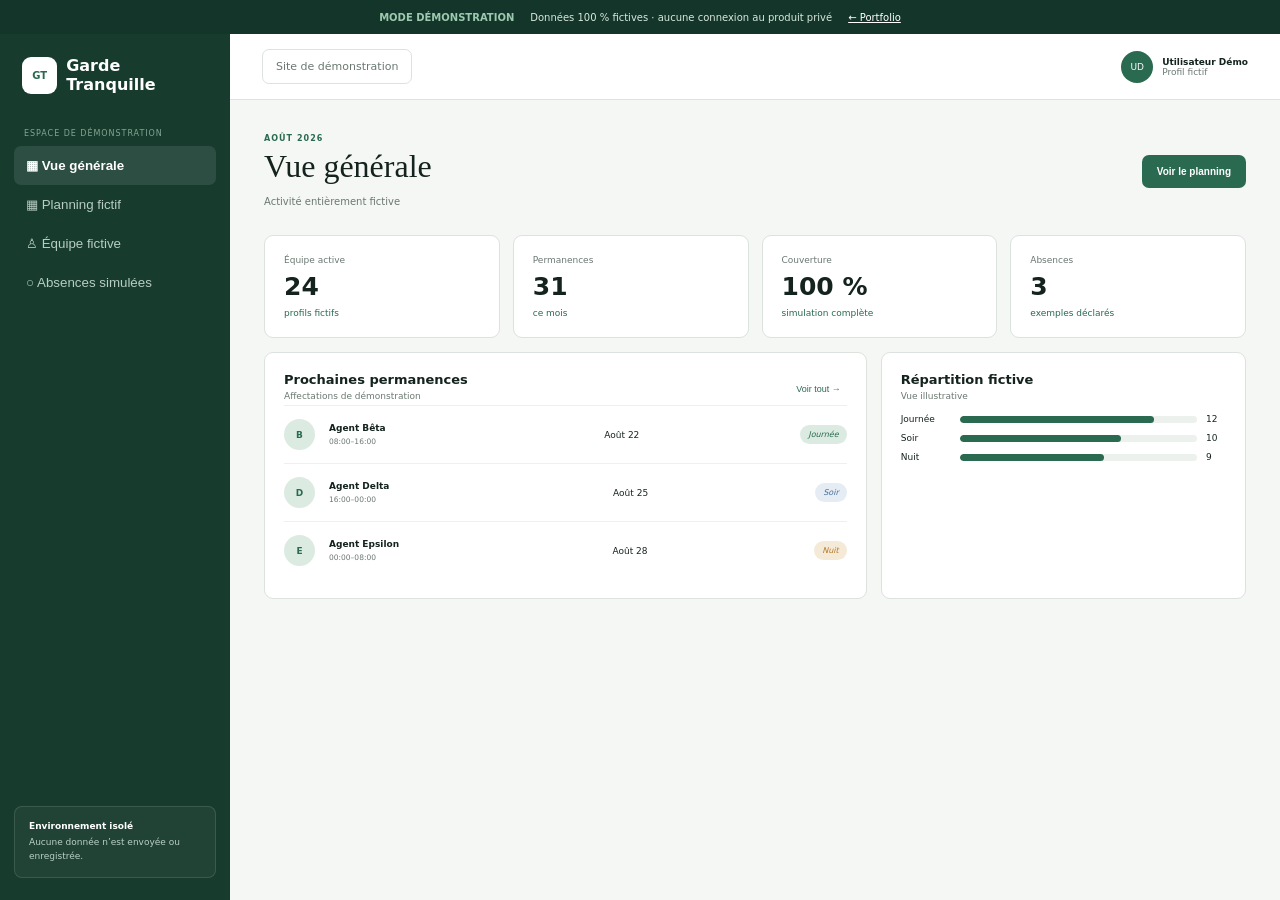
==== demo.html @ 329c9780 "Add isolated interactive planning demo" ====
<!doctype html>
<html lang="fr">
<head><meta charset="UTF-8"><meta name="viewport" content="width=device-width,initial-scale=1"><meta name="description" content="Démonstration fictive et autonome de Garde Tranquille."><title>Garde Tranquille — Démonstration</title><link rel="stylesheet" href="demo.css"></head>
<body>
  <div class="banner"><b>MODE DÉMONSTRATION</b><span>Données 100 % fictives · aucune connexion au produit privé</span><a href="index.html">← Portfolio</a></div>
  <div class="shell">
    <aside><a class="brand" href="demo.html"><i>GT</i>Garde Tranquille</a><p>ESPACE DE DÉMONSTRATION</p><button class="nav active" data-view="dashboard">▦ Vue générale</button><button class="nav" data-view="planning">▦ Planning fictif</button><button class="nav" data-view="team">♙ Équipe fictive</button><button class="nav" data-view="absences">○ Absences simulées</button><div class="safe"><b>Environnement isolé</b><span>Aucune donnée n’est envoyée ou enregistrée.</span></div></aside>
    <main>
      <header><button id="menu">☰</button><div class="site">Site de démonstration</div><div class="user"><i>UD</i><span><b>Utilisateur Démo</b><small>Profil fictif</small></span></div></header>

      <section id="dashboard" class="view active"><div class="title"><div><p>AOÛT 2026</p><h1>Vue générale</h1><span>Activité entièrement fictive</span></div><button class="primary" data-go="planning">Voir le planning</button></div><div class="metrics"><article><span>Équipe active</span><strong>24</strong><small>profils fictifs</small></article><article><span>Permanences</span><strong>31</strong><small>ce mois</small></article><article><span>Couverture</span><strong>100 %</strong><small>simulation complète</small></article><article><span>Absences</span><strong>3</strong><small>exemples déclarés</small></article></div><div class="columns"><article class="panel"><div class="panel-head"><div><h2>Prochaines permanences</h2><p>Affectations de démonstration</p></div><button data-go="planning">Voir tout →</button></div><div id="upcoming"></div></article><article class="panel"><div class="panel-head"><div><h2>Répartition fictive</h2><p>Vue illustrative</p></div></div><div class="bars"><p><span>Journée</span><i><b style="width:82%"></b></i><em>12</em></p><p><span>Soir</span><i><b style="width:68%"></b></i><em>10</em></p><p><span>Nuit</span><i><b style="width:61%"></b></i><em>9</em></p></div></article></div></section>

      <section id="planning" class="view"><div class="title"><div><p>PLANNING FICTIF</p><h1>Août 2026</h1><span>Glissez une affectation pour simuler un changement</span></div><div class="title-actions"><button id="reset">Réinitialiser</button><button class="primary" id="add-shift">+ Ajouter</button></div></div><article class="panel"><div class="legend"><span><i class="day"></i>Journée</span><span><i class="evening"></i>Soir</span><span><i class="night"></i>Nuit</span></div><div id="calendar" class="calendar"></div></article></section>

      <section id="team" class="view"><div class="title"><div><p>PROFILS INVENTÉS</p><h1>Équipe de démonstration</h1><span>Aucune personne réelle</span></div></div><article class="panel"><div class="filters"><input id="team-search" placeholder="Rechercher un agent fictif…"><button class="filter active" data-team="all">Tous</button><button class="filter" data-team="Disponible">Disponibles</button><button class="filter" data-team="Absent">Absents</button></div><div id="team-grid" class="team-grid"></div></article></section>

      <section id="absences" class="view"><div class="title"><div><p>CAS SIMULÉS</p><h1>Absences</h1><span>Périodes et motifs génériques</span></div><button class="primary" id="add-absence">+ Déclarer une absence fictive</button></div><article class="panel"><div id="absence-list"></div></article></section>
    </main>
  </div>
  <dialog id="shift-dialog"><form id="shift-form"><div class="dialog-head"><div><small>DÉMONSTRATION</small><h2>Ajouter une permanence fictive</h2></div><button type="button" class="close">×</button></div><label>Date<input id="shift-date" type="date" value="2026-08-25" min="2026-08-01" max="2026-08-31" required></label><label>Agent<select id="shift-agent"></select></label><label>Type<select id="shift-type"><option>Journée</option><option>Soir</option><option>Nuit</option></select></label><p>Aucune règle métier privée n’est appliquée dans cette simulation.</p><button class="primary">Ajouter localement</button></form></dialog>
  <dialog id="absence-dialog"><form id="absence-form"><div class="dialog-head"><div><small>DÉMONSTRATION</small><h2>Absence fictive</h2></div><button type="button" class="close">×</button></div><label>Agent<select id="absence-agent"></select></label><label>Du<input id="absence-start" type="date" value="2026-08-26" required></label><label>Au<input id="absence-end" type="date" value="2026-08-27" required></label><label>Motif<select id="absence-reason"><option>Congé fictif</option><option>Formation simulée</option><option>Indisponibilité démo</option></select></label><button class="primary">Ajouter localement</button></form></dialog>
  <div id="toast"></div><script src="demo.js"></script>
</body></html>
---- demo.css ----
:root{--ink:#14231d;--green:#296a50;--mint:#dcebe2;--cream:#f4f1e9;--muted:#6b7871;--line:#dce2dd;--blue:#46709e;--gold:#b27a29}*{box-sizing:border-box}body{margin:0;background:#f5f7f5;color:var(--ink);font-family:Inter,system-ui,sans-serif}.banner{height:34px;display:flex;align-items:center;justify-content:center;gap:16px;background:#14362a;color:#d9e8df;font-size:10px}.banner b{color:#9cc9af}.banner a{color:#fff}.shell{min-height:calc(100vh - 34px);display:grid;grid-template-columns:230px 1fr}.shell>aside{position:sticky;top:0;height:calc(100vh - 34px);display:flex;flex-direction:column;padding:22px 14px;background:#173c2e;color:#bad0c4}.brand{display:flex;align-items:center;gap:9px;padding:0 8px 27px;color:#fff;font-size:16px;font-weight:800;text-decoration:none}.brand i{display:grid;place-items:center;width:37px;height:37px;border-radius:9px;background:#fff;color:var(--green);font-size:10px;font-style:normal}.shell>aside>p{margin:8px 10px;color:#85a493;font-size:8px;letter-spacing:.12em}.nav{padding:12px;border:0;border-radius:7px;background:transparent;color:#b8cdc2;text-align:left;cursor:pointer}.nav:hover{background:#ffffff0d}.nav.active{background:#ffffff18;color:#fff;font-weight:700}.safe{margin-top:auto;padding:14px;border:1px solid #ffffff1f;border-radius:8px;background:#ffffff0a}.safe b,.safe span{display:block;font-size:9px}.safe b{color:#fff}.safe span{margin-top:5px;line-height:1.5}main{min-width:0}header{height:66px;display:flex;align-items:center;padding:0 32px;background:#fff;border-bottom:1px solid var(--line)}#menu{display:none}.site{padding:10px 13px;border:1px solid var(--line);border-radius:7px;color:var(--muted);font-size:11px}.user{display:flex;align-items:center;gap:9px;margin-left:auto}.user>i{display:grid;place-items:center;width:32px;height:32px;border-radius:50%;background:var(--green);color:#fff;font-size:9px;font-style:normal}.user b,.user small{display:block;font-size:9px}.user small{color:var(--muted)}.view{display:none;padding:34px}.view.active{display:block}.title{display:flex;align-items:center;justify-content:space-between;margin-bottom:26px}.title p{margin:0;color:var(--green);font-size:8px;font-weight:800;letter-spacing:.13em}.title h1{margin:5px 0;font-family:Georgia,serif;font-size:32px;font-weight:500}.title span{color:var(--muted);font-size:10px}.title-actions{display:flex;gap:8px}.title-actions>button:first-child{padding:10px 13px;border:1px solid var(--line);border-radius:7px;background:#fff;color:var(--muted);cursor:pointer}.primary{padding:11px 15px;border:0;border-radius:7px;background:var(--green);color:#fff;font-size:10px;font-weight:700;cursor:pointer}.metrics{display:grid;grid-template-columns:repeat(4,1fr);gap:13px}.metrics article,.panel{padding:19px;background:#fff;border:1px solid var(--line);border-radius:9px}.metrics span,.metrics small,.metrics strong{display:block}.metrics span,.metrics small{color:var(--muted);font-size:9px}.metrics strong{margin:7px 0;font-size:25px}.metrics small{color:var(--green)}.columns{display:grid;grid-template-columns:1.65fr 1fr;gap:14px;margin-top:14px}.panel-head{display:flex;justify-content:space-between}.panel-head h2{margin:0;font-size:13px}.panel-head p{margin:4px 0;color:var(--muted);font-size:9px}.panel-head button{border:0;background:none;color:var(--green);font-size:9px;cursor:pointer}.shift{display:grid;grid-template-columns:34px 1fr .7fr auto;gap:11px;align-items:center;padding:13px 0;border-top:1px solid #edf0ed;font-size:9px}.avatar{display:grid;place-items:center;width:31px;height:31px;border-radius:50%;background:var(--mint);color:var(--green);font-style:normal;font-weight:700}.shift b,.shift small{display:block}.shift small{margin-top:4px;color:var(--muted)}.tag{padding:5px 8px;border-radius:12px;background:var(--mint);color:var(--green);font-size:8px}.tag.soir{background:#e5ecf4;color:var(--blue)}.tag.nuit{background:#f5ead8;color:var(--gold)}.bars p{display:grid;grid-template-columns:50px 1fr 20px;gap:9px;align-items:center;font-size:9px}.bars i{height:7px;border-radius:5px;background:#edf1ee;overflow:hidden}.bars i b{display:block;height:100%;border-radius:5px;background:var(--green)}.bars em{font-style:normal}.legend{display:flex;gap:18px;margin-bottom:18px;color:var(--muted);font-size:9px}.legend i{display:inline-block;width:8px;height:8px;margin-right:5px;border-radius:50%;background:var(--green)}.legend i.evening{background:var(--blue)}.legend i.night{background:var(--gold)}.calendar{display:grid;grid-template-columns:repeat(7,1fr);border-top:1px solid var(--line);border-left:1px solid var(--line)}.day{min-height:112px;padding:8px;border-right:1px solid var(--line);border-bottom:1px solid var(--line)}.day>span{color:var(--muted);font-size:9px}.day.out{background:#fafbfa;color:#b9c0bb}.event{margin-top:6px;padding:6px;border-left:3px solid var(--green);border-radius:4px;background:#edf6f0;font-size:8px;cursor:grab}.event.soir{border-color:var(--blue);background:#edf2f8}.event.nuit{border-color:var(--gold);background:#f8f1e5}.event b,.event small{display:block}.event small{margin-top:3px;color:var(--muted)}.filters{display:flex;gap:7px;margin-bottom:15px}.filters input{flex:1;padding:10px;border:1px solid var(--line);border-radius:7px}.filter{padding:8px 10px;border:1px solid var(--line);border-radius:6px;background:#fff;color:var(--muted);font-size:8px;cursor:pointer}.filter.active{background:var(--mint);color:var(--green)}.team-grid{display:grid;grid-template-columns:repeat(3,1fr);gap:10px}.person{display:flex;align-items:center;gap:10px;padding:14px;border:1px solid var(--line);border-radius:8px}.person .avatar{flex:0 0 36px;height:36px}.person b,.person small{display:block;font-size:9px}.person small{margin-top:4px;color:var(--muted)}.person mark{margin-left:auto;padding:5px 7px;border-radius:10px;background:#e5f4ed;color:var(--green);font-size:8px}.person mark.absent{background:#f8eadf;color:#a26335}.absence{display:grid;grid-template-columns:40px 1fr 1fr auto;gap:12px;align-items:center;padding:14px 0;border-bottom:1px solid var(--line);font-size:9px}.absence b,.absence small{display:block}.absence small{margin-top:4px;color:var(--muted)}.absence mark{padding:5px 8px;border-radius:10px;background:#f5ead8;color:var(--gold);font-size:8px}dialog{width:min(450px,90vw);padding:0;border:0;border-radius:11px;box-shadow:0 25px 80px #15281d45}dialog::backdrop{background:#142f2588}dialog form{display:grid;gap:14px;padding:24px}.dialog-head{display:flex;justify-content:space-between}.dialog-head small{color:var(--green);font-size:8px}.dialog-head h2{margin:4px 0;font-family:Georgia,serif;font-weight:500}.dialog-head button{border:0;background:none;font-size:22px}dialog label{display:grid;gap:6px;color:var(--muted);font-size:9px}dialog input,dialog select{padding:10px;border:1px solid var(--line);border-radius:6px}dialog p{color:var(--muted);font-size:9px}#toast{position:fixed;right:24px;bottom:24px;padding:12px 15px;border-radius:7px;background:var(--ink);color:#fff;font-size:9px;opacity:0;transition:.2s}#toast.show{opacity:1}@media(max-width:900px){.shell{grid-template-columns:1fr}.shell>aside{position:fixed;z-index:3;left:-240px;transition:.2s}.shell>aside.open{left:0;box-shadow:15px 0 40px #14231d33}#menu{display:block;margin-right:12px;border:0;background:none}.metrics{grid-template-columns:repeat(2,1fr)}.columns{grid-template-columns:1fr}.view{padding:24px}.team-grid{grid-template-columns:repeat(2,1fr)}}@media(max-width:560px){.banner span{display:none}.metrics,.team-grid{grid-template-columns:1fr}.title{align-items:flex-start;gap:15px;flex-direction:column}.filters{flex-wrap:wrap}.filters input{flex-basis:100%}.calendar{min-width:720px}.panel:has(.calendar){overflow:auto}.user span{display:none}.absence{grid-template-columns:35px 1fr auto}.absence>span{display:none}}
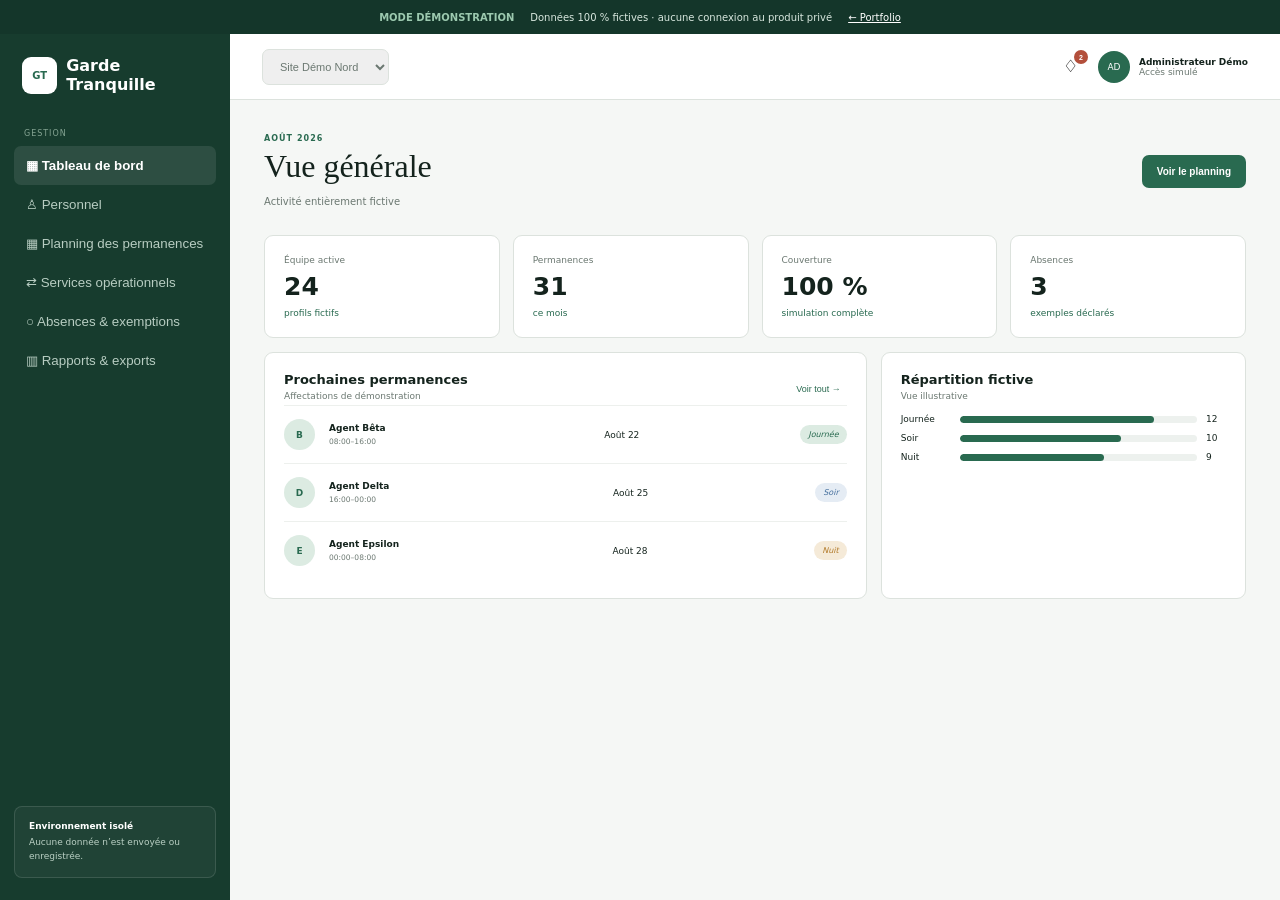
==== commit 9474cd0a: "Align public demo with application modules" ====
--- a/demo.html
+++ b/demo.html
@@ -4,17 +4,21 @@
 <body>
   <div class="banner"><b>MODE DÉMONSTRATION</b><span>Données 100 % fictives · aucune connexion au produit privé</span><a href="index.html">← Portfolio</a></div>
   <div class="shell">
-    <aside><a class="brand" href="demo.html"><i>GT</i>Garde Tranquille</a><p>ESPACE DE DÉMONSTRATION</p><button class="nav active" data-view="dashboard">▦ Vue générale</button><button class="nav" data-view="planning">▦ Planning fictif</button><button class="nav" data-view="team">♙ Équipe fictive</button><button class="nav" data-view="absences">○ Absences simulées</button><div class="safe"><b>Environnement isolé</b><span>Aucune donnée n’est envoyée ou enregistrée.</span></div></aside>
+    <aside><a class="brand" href="demo.html"><i>GT</i>Garde Tranquille</a><p>GESTION</p><button class="nav active" data-view="dashboard">▦ Tableau de bord</button><button class="nav" data-view="team">♙ Personnel</button><button class="nav" data-view="planning">▦ Planning des permanences</button><button class="nav" data-view="operations">⇄ Services opérationnels</button><button class="nav" data-view="absences">○ Absences & exemptions</button><button class="nav" data-view="reports">▥ Rapports & exports</button><div class="safe"><b>Environnement isolé</b><span>Aucune donnée n’est envoyée ou enregistrée.</span></div></aside>
     <main>
-      <header><button id="menu">☰</button><div class="site">Site de démonstration</div><div class="user"><i>UD</i><span><b>Utilisateur Démo</b><small>Profil fictif</small></span></div></header>
+      <header><button id="menu">☰</button><select class="site" aria-label="Site"><option>Site Démo Nord</option><option>Site Démo Sud</option></select><button class="bell" title="Alertes de congé">♢<b>2</b></button><div class="user"><i>AD</i><span><b>Administrateur Démo</b><small>Accès simulé</small></span></div></header>
 
       <section id="dashboard" class="view active"><div class="title"><div><p>AOÛT 2026</p><h1>Vue générale</h1><span>Activité entièrement fictive</span></div><button class="primary" data-go="planning">Voir le planning</button></div><div class="metrics"><article><span>Équipe active</span><strong>24</strong><small>profils fictifs</small></article><article><span>Permanences</span><strong>31</strong><small>ce mois</small></article><article><span>Couverture</span><strong>100 %</strong><small>simulation complète</small></article><article><span>Absences</span><strong>3</strong><small>exemples déclarés</small></article></div><div class="columns"><article class="panel"><div class="panel-head"><div><h2>Prochaines permanences</h2><p>Affectations de démonstration</p></div><button data-go="planning">Voir tout →</button></div><div id="upcoming"></div></article><article class="panel"><div class="panel-head"><div><h2>Répartition fictive</h2><p>Vue illustrative</p></div></div><div class="bars"><p><span>Journée</span><i><b style="width:82%"></b></i><em>12</em></p><p><span>Soir</span><i><b style="width:68%"></b></i><em>10</em></p><p><span>Nuit</span><i><b style="width:61%"></b></i><em>9</em></p></div></article></div></section>
 
-      <section id="planning" class="view"><div class="title"><div><p>PLANNING FICTIF</p><h1>Août 2026</h1><span>Glissez une affectation pour simuler un changement</span></div><div class="title-actions"><button id="reset">Réinitialiser</button><button class="primary" id="add-shift">+ Ajouter</button></div></div><article class="panel"><div class="legend"><span><i class="day"></i>Journée</span><span><i class="evening"></i>Soir</span><span><i class="night"></i>Nuit</span></div><div id="calendar" class="calendar"></div></article></section>
+      <section id="planning" class="view"><div class="title"><div><p>PLANNING DES PERMANENCES</p><h1>Août 2026 <mark id="plan-status">Brouillon</mark></h1><span>Nuits, week-ends et jours fériés — logique simplifiée pour la démo</span></div><div class="title-actions"><button id="generate">Générer une proposition</button><button id="validate">Valider</button><button id="reset">Réinitialiser</button><button class="primary" id="add-shift">+ Affecter</button></div></div><div class="planning-summary"><span><b>9</b>Permanences proposées</span><span><b>0</b>Anomalie simulée</span><span><b>v3</b>Version courante</span><button id="history">Historique des versions</button></div><article class="panel"><div class="legend"><span><i class="day"></i>Jour férié</span><span><i class="evening"></i>Week-end</span><span><i class="night"></i>Nuit</span><button class="export" data-export="planning PDF">Exporter PDF</button><button class="export" data-export="planning Excel">Exporter Excel</button></div><div id="calendar" class="calendar"></div></article></section>
 
-      <section id="team" class="view"><div class="title"><div><p>PROFILS INVENTÉS</p><h1>Équipe de démonstration</h1><span>Aucune personne réelle</span></div></div><article class="panel"><div class="filters"><input id="team-search" placeholder="Rechercher un agent fictif…"><button class="filter active" data-team="all">Tous</button><button class="filter" data-team="Disponible">Disponibles</button><button class="filter" data-team="Absent">Absents</button></div><div id="team-grid" class="team-grid"></div></article></section>
+      <section id="team" class="view"><div class="title"><div><p>GESTION DU PERSONNEL</p><h1>Personnel fictif</h1><span>Profils, fonctions, affectations et historique simulés</span></div><div class="title-actions"><button class="export" data-export="modèle import">Importer Excel</button><button class="primary" id="new-agent">+ Ajouter un agent</button></div></div><article class="panel"><div class="filters"><input id="team-search" placeholder="Nom, fonction ou service fictif…"><button class="filter active" data-team="all">Tous</button><button class="filter" data-team="Disponible">Actifs</button><button class="filter" data-team="Absent">Absents</button></div><div class="assignment-note">Affectations temporelles disponibles : permutation, intérim et consultation de l’historique.</div><div id="team-grid" class="team-grid"></div></article></section>
 
-      <section id="absences" class="view"><div class="title"><div><p>CAS SIMULÉS</p><h1>Absences</h1><span>Périodes et motifs génériques</span></div><button class="primary" id="add-absence">+ Déclarer une absence fictive</button></div><article class="panel"><div id="absence-list"></div></article></section>
+      <section id="absences" class="view"><div class="title"><div><p>ABSENCES ET AUTORISATIONS</p><h1>Suivi des indisponibilités</h1><span>Solde annuel, historique et incidence simulée sur le planning</span></div><button class="primary" id="add-absence">+ Enregistrer une absence</button></div><div class="leave-alert"><b>2 alertes fictives de congé</b><span>Un retour approche · un solde nécessite une vérification</span><button>Consulter</button></div><article class="panel"><div id="absence-list"></div></article><article class="panel exemptions"><div class="panel-head"><div><h2>Exemptions de permanence</h2><p>Critères génériques par profil, fonction ou période</p></div><button id="add-exemption">+ Ajouter une exemption</button></div><div class="exemption-row"><b>Profil Démo C</b><span>Permanence nocturne</span><span>Du 01/08 au 31/08</span><mark>Active</mark></div><div class="exemption-row"><b>Fonction Exemple</b><span>Week-end</span><span>Permanente</span><mark>Active</mark></div></article></section>
+
+      <section id="operations" class="view"><div class="title"><div><p>SERVICES OPÉRATIONNELS</p><h1>Organisation quotidienne</h1><span>Affectations fictives par cellule et créneau</span></div><div class="title-actions"><button id="generate-ops">Générer la journée</button><button class="export" data-export="services PDF">PDF</button><button class="export" data-export="services Excel">Excel</button></div></div><div class="ops-controls"><label>Du <input type="date" value="2026-08-25"></label><label>Au <input type="date" value="2026-08-25"></label><label>Cellule <select id="ops-filter"><option value="all">Toutes</option><option>Arrivée</option><option>Départ</option><option>Préparation Départ</option><option>Réception</option><option>Tri</option><option>Poste</option></select></label><span>Tri : par créneau</span></div><div id="ops-grid" class="ops-grid"></div><div class="ops-warning">✓ Aucune anomalie dans cette simulation. Les contrôles réels ne sont pas reproduits publiquement.</div></section>
+
+      <section id="reports" class="view"><div class="title"><div><p>STATISTIQUES ET HISTORIQUE</p><h1>Rapports</h1><span>Exports de démonstration sans données réelles</span></div><div class="title-actions"><button class="export" data-export="rapport PDF">PDF</button><button class="export" data-export="rapport Excel">Excel</button></div></div><div class="report-grid"><article class="panel"><h2>Charge par agent fictif</h2><div class="chart"><div><span>Alpha</span><i><b style="width:74%"></b></i><em>7</em></div><div><span>Bêta</span><i><b style="width:62%"></b></i><em>6</em></div><div><span>Delta</span><i><b style="width:53%"></b></i><em>5</em></div><div><span>Epsilon</span><i><b style="width:43%"></b></i><em>4</em></div></div></article><article class="panel"><h2>Types de permanence</h2><div class="donut"><b>31</b><span>total fictif</span></div><div class="donut-legend"><span>● Nuit 15</span><span>● Week-end 10</span><span>● Férié 6</span></div></article></div><article class="panel audit"><div class="panel-head"><div><h2>Historique du mois</h2><p>Journal d’audit simulé</p></div><button class="export" data-export="autorisations">Historique des autorisations</button></div><p><b>Planning validé</b><span>Administrateur Démo · 25/08/2026 10:42</span></p><p><b>Affectation modifiée</b><span>Agent Alpha · 24/08/2026 16:18</span></p><p><b>Export généré</b><span>Rapport mensuel · 23/08/2026 09:05</span></p></article></section>
     </main>
   </div>
   <dialog id="shift-dialog"><form id="shift-form"><div class="dialog-head"><div><small>DÉMONSTRATION</small><h2>Ajouter une permanence fictive</h2></div><button type="button" class="close">×</button></div><label>Date<input id="shift-date" type="date" value="2026-08-25" min="2026-08-01" max="2026-08-31" required></label><label>Agent<select id="shift-agent"></select></label><label>Type<select id="shift-type"><option>Journée</option><option>Soir</option><option>Nuit</option></select></label><p>Aucune règle métier privée n’est appliquée dans cette simulation.</p><button class="primary">Ajouter localement</button></form></dialog>
--- a/demo.css
+++ b/demo.css
@@ -1 +1,2 @@
 :root{--ink:#14231d;--green:#296a50;--mint:#dcebe2;--cream:#f4f1e9;--muted:#6b7871;--line:#dce2dd;--blue:#46709e;--gold:#b27a29}*{box-sizing:border-box}body{margin:0;background:#f5f7f5;color:var(--ink);font-family:Inter,system-ui,sans-serif}.banner{height:34px;display:flex;align-items:center;justify-content:center;gap:16px;background:#14362a;color:#d9e8df;font-size:10px}.banner b{color:#9cc9af}.banner a{color:#fff}.shell{min-height:calc(100vh - 34px);display:grid;grid-template-columns:230px 1fr}.shell>aside{position:sticky;top:0;height:calc(100vh - 34px);display:flex;flex-direction:column;padding:22px 14px;background:#173c2e;color:#bad0c4}.brand{display:flex;align-items:center;gap:9px;padding:0 8px 27px;color:#fff;font-size:16px;font-weight:800;text-decoration:none}.brand i{display:grid;place-items:center;width:37px;height:37px;border-radius:9px;background:#fff;color:var(--green);font-size:10px;font-style:normal}.shell>aside>p{margin:8px 10px;color:#85a493;font-size:8px;letter-spacing:.12em}.nav{padding:12px;border:0;border-radius:7px;background:transparent;color:#b8cdc2;text-align:left;cursor:pointer}.nav:hover{background:#ffffff0d}.nav.active{background:#ffffff18;color:#fff;font-weight:700}.safe{margin-top:auto;padding:14px;border:1px solid #ffffff1f;border-radius:8px;background:#ffffff0a}.safe b,.safe span{display:block;font-size:9px}.safe b{color:#fff}.safe span{margin-top:5px;line-height:1.5}main{min-width:0}header{height:66px;display:flex;align-items:center;padding:0 32px;background:#fff;border-bottom:1px solid var(--line)}#menu{display:none}.site{padding:10px 13px;border:1px solid var(--line);border-radius:7px;color:var(--muted);font-size:11px}.user{display:flex;align-items:center;gap:9px;margin-left:auto}.user>i{display:grid;place-items:center;width:32px;height:32px;border-radius:50%;background:var(--green);color:#fff;font-size:9px;font-style:normal}.user b,.user small{display:block;font-size:9px}.user small{color:var(--muted)}.view{display:none;padding:34px}.view.active{display:block}.title{display:flex;align-items:center;justify-content:space-between;margin-bottom:26px}.title p{margin:0;color:var(--green);font-size:8px;font-weight:800;letter-spacing:.13em}.title h1{margin:5px 0;font-family:Georgia,serif;font-size:32px;font-weight:500}.title span{color:var(--muted);font-size:10px}.title-actions{display:flex;gap:8px}.title-actions>button:first-child{padding:10px 13px;border:1px solid var(--line);border-radius:7px;background:#fff;color:var(--muted);cursor:pointer}.primary{padding:11px 15px;border:0;border-radius:7px;background:var(--green);color:#fff;font-size:10px;font-weight:700;cursor:pointer}.metrics{display:grid;grid-template-columns:repeat(4,1fr);gap:13px}.metrics article,.panel{padding:19px;background:#fff;border:1px solid var(--line);border-radius:9px}.metrics span,.metrics small,.metrics strong{display:block}.metrics span,.metrics small{color:var(--muted);font-size:9px}.metrics strong{margin:7px 0;font-size:25px}.metrics small{color:var(--green)}.columns{display:grid;grid-template-columns:1.65fr 1fr;gap:14px;margin-top:14px}.panel-head{display:flex;justify-content:space-between}.panel-head h2{margin:0;font-size:13px}.panel-head p{margin:4px 0;color:var(--muted);font-size:9px}.panel-head button{border:0;background:none;color:var(--green);font-size:9px;cursor:pointer}.shift{display:grid;grid-template-columns:34px 1fr .7fr auto;gap:11px;align-items:center;padding:13px 0;border-top:1px solid #edf0ed;font-size:9px}.avatar{display:grid;place-items:center;width:31px;height:31px;border-radius:50%;background:var(--mint);color:var(--green);font-style:normal;font-weight:700}.shift b,.shift small{display:block}.shift small{margin-top:4px;color:var(--muted)}.tag{padding:5px 8px;border-radius:12px;background:var(--mint);color:var(--green);font-size:8px}.tag.soir{background:#e5ecf4;color:var(--blue)}.tag.nuit{background:#f5ead8;color:var(--gold)}.bars p{display:grid;grid-template-columns:50px 1fr 20px;gap:9px;align-items:center;font-size:9px}.bars i{height:7px;border-radius:5px;background:#edf1ee;overflow:hidden}.bars i b{display:block;height:100%;border-radius:5px;background:var(--green)}.bars em{font-style:normal}.legend{display:flex;gap:18px;margin-bottom:18px;color:var(--muted);font-size:9px}.legend i{display:inline-block;width:8px;height:8px;margin-right:5px;border-radius:50%;background:var(--green)}.legend i.evening{background:var(--blue)}.legend i.night{background:var(--gold)}.calendar{display:grid;grid-template-columns:repeat(7,1fr);border-top:1px solid var(--line);border-left:1px solid var(--line)}.day{min-height:112px;padding:8px;border-right:1px solid var(--line);border-bottom:1px solid var(--line)}.day>span{color:var(--muted);font-size:9px}.day.out{background:#fafbfa;color:#b9c0bb}.event{margin-top:6px;padding:6px;border-left:3px solid var(--green);border-radius:4px;background:#edf6f0;font-size:8px;cursor:grab}.event.soir{border-color:var(--blue);background:#edf2f8}.event.nuit{border-color:var(--gold);background:#f8f1e5}.event b,.event small{display:block}.event small{margin-top:3px;color:var(--muted)}.filters{display:flex;gap:7px;margin-bottom:15px}.filters input{flex:1;padding:10px;border:1px solid var(--line);border-radius:7px}.filter{padding:8px 10px;border:1px solid var(--line);border-radius:6px;background:#fff;color:var(--muted);font-size:8px;cursor:pointer}.filter.active{background:var(--mint);color:var(--green)}.team-grid{display:grid;grid-template-columns:repeat(3,1fr);gap:10px}.person{display:flex;align-items:center;gap:10px;padding:14px;border:1px solid var(--line);border-radius:8px}.person .avatar{flex:0 0 36px;height:36px}.person b,.person small{display:block;font-size:9px}.person small{margin-top:4px;color:var(--muted)}.person mark{margin-left:auto;padding:5px 7px;border-radius:10px;background:#e5f4ed;color:var(--green);font-size:8px}.person mark.absent{background:#f8eadf;color:#a26335}.absence{display:grid;grid-template-columns:40px 1fr 1fr auto;gap:12px;align-items:center;padding:14px 0;border-bottom:1px solid var(--line);font-size:9px}.absence b,.absence small{display:block}.absence small{margin-top:4px;color:var(--muted)}.absence mark{padding:5px 8px;border-radius:10px;background:#f5ead8;color:var(--gold);font-size:8px}dialog{width:min(450px,90vw);padding:0;border:0;border-radius:11px;box-shadow:0 25px 80px #15281d45}dialog::backdrop{background:#142f2588}dialog form{display:grid;gap:14px;padding:24px}.dialog-head{display:flex;justify-content:space-between}.dialog-head small{color:var(--green);font-size:8px}.dialog-head h2{margin:4px 0;font-family:Georgia,serif;font-weight:500}.dialog-head button{border:0;background:none;font-size:22px}dialog label{display:grid;gap:6px;color:var(--muted);font-size:9px}dialog input,dialog select{padding:10px;border:1px solid var(--line);border-radius:6px}dialog p{color:var(--muted);font-size:9px}#toast{position:fixed;right:24px;bottom:24px;padding:12px 15px;border-radius:7px;background:var(--ink);color:#fff;font-size:9px;opacity:0;transition:.2s}#toast.show{opacity:1}@media(max-width:900px){.shell{grid-template-columns:1fr}.shell>aside{position:fixed;z-index:3;left:-240px;transition:.2s}.shell>aside.open{left:0;box-shadow:15px 0 40px #14231d33}#menu{display:block;margin-right:12px;border:0;background:none}.metrics{grid-template-columns:repeat(2,1fr)}.columns{grid-template-columns:1fr}.view{padding:24px}.team-grid{grid-template-columns:repeat(2,1fr)}}@media(max-width:560px){.banner span{display:none}.metrics,.team-grid{grid-template-columns:1fr}.title{align-items:flex-start;gap:15px;flex-direction:column}.filters{flex-wrap:wrap}.filters input{flex-basis:100%}.calendar{min-width:720px}.panel:has(.calendar){overflow:auto}.user span{display:none}.absence{grid-template-columns:35px 1fr auto}.absence>span{display:none}}
+:root{--feature-alignment:1}.bell{position:relative;margin-left:auto;border:0;background:none;font-size:17px}.bell b{position:absolute;right:-4px;top:-5px;display:grid;place-items:center;width:14px;height:14px;border-radius:50%;background:#b34f3b;color:#fff;font-size:7px}.user{margin-left:14px}.title h1 mark{vertical-align:middle;padding:5px 8px;border-radius:11px;background:#f5ead8;color:var(--gold);font-family:Inter,sans-serif;font-size:8px}.planning-summary{display:flex;align-items:center;gap:10px;margin-bottom:12px}.planning-summary span{display:flex;align-items:center;gap:6px;padding:9px 12px;border:1px solid var(--line);border-radius:7px;background:#fff;color:var(--muted);font-size:8px}.planning-summary b{color:var(--green);font-size:13px}.planning-summary button,.export,.panel-head button{margin-left:auto;border:0;background:none;color:var(--green);font-size:9px;cursor:pointer}.legend .export{margin-left:0;padding:6px 9px;border:1px solid var(--line);border-radius:6px}.legend .export:first-of-type{margin-left:auto}.assignment-note,.ops-warning,.leave-alert{margin-bottom:12px;padding:12px 14px;border:1px solid #d3e3d8;border-radius:8px;background:#f0f7f2;color:var(--muted);font-size:9px}.leave-alert{display:flex;align-items:center;gap:15px;background:#fff8e9;border-color:#ecddb9}.leave-alert b{color:var(--gold)}.leave-alert button{margin-left:auto;border:0;background:none;color:var(--gold);font-size:9px}.exemptions{margin-top:14px}.exemption-row{display:grid;grid-template-columns:1.3fr 1fr 1fr auto;gap:12px;padding:13px 0;border-top:1px solid var(--line);font-size:9px}.exemption-row mark{padding:5px 8px;border-radius:10px;background:#e5f4ed;color:var(--green)}.ops-controls{display:flex;gap:10px;margin-bottom:13px;padding:13px;background:#fff;border:1px solid var(--line);border-radius:8px}.ops-controls label,.ops-controls span{color:var(--muted);font-size:9px}.ops-controls input,.ops-controls select{margin-left:5px;padding:7px;border:1px solid var(--line);border-radius:5px}.ops-controls span{margin-left:auto;align-self:center}.ops-grid{display:grid;grid-template-columns:repeat(3,1fr);gap:11px}.ops-card{padding:15px;background:#fff;border:1px solid var(--line);border-radius:8px}.ops-card h3{margin:0 0 10px;font-size:12px}.ops-person{display:grid;grid-template-columns:27px 1fr auto;gap:8px;align-items:center;padding:9px 0;border-top:1px solid #edf0ed}.ops-person i{display:grid;place-items:center;width:26px;height:26px;border-radius:50%;background:var(--mint);color:var(--green);font-style:normal;font-size:8px}.ops-person b,.ops-person small{display:block;font-size:8px}.ops-person small,.ops-person>span{color:var(--muted);font-size:8px}.ops-warning{margin-top:12px}.report-grid{display:grid;grid-template-columns:1.4fr .8fr;gap:14px}.report-grid h2,.audit h2{margin:0 0 18px;font-size:13px}.chart div{display:grid;grid-template-columns:60px 1fr 20px;gap:9px;align-items:center;margin:13px 0;font-size:9px}.chart i{height:9px;border-radius:5px;background:#edf1ee}.chart i b{display:block;height:100%;border-radius:5px;background:var(--green)}.chart em{font-style:normal}.donut{display:grid;place-items:center;width:125px;height:125px;margin:5px auto 12px;border:20px solid var(--green);border-right-color:var(--blue);border-bottom-color:var(--gold);border-radius:50%}.donut b,.donut span{grid-area:1/1}.donut b{transform:translateY(-7px);font-size:20px}.donut span{transform:translateY(10px);color:var(--muted);font-size:7px}.donut-legend{display:flex;justify-content:center;gap:10px;color:var(--muted);font-size:8px}.audit{margin-top:14px}.audit>p{display:flex;justify-content:space-between;padding:11px 0;border-top:1px solid var(--line);font-size:9px}.audit>p span{color:var(--muted)}@media(max-width:900px){.ops-grid{grid-template-columns:repeat(2,1fr)}.report-grid{grid-template-columns:1fr}.title-actions{flex-wrap:wrap}.ops-controls{flex-wrap:wrap}}@media(max-width:560px){.ops-grid{grid-template-columns:1fr}.planning-summary{align-items:stretch;flex-direction:column}.planning-summary button{margin-left:0}.exemption-row{grid-template-columns:1fr auto}.exemption-row span{display:none}}
